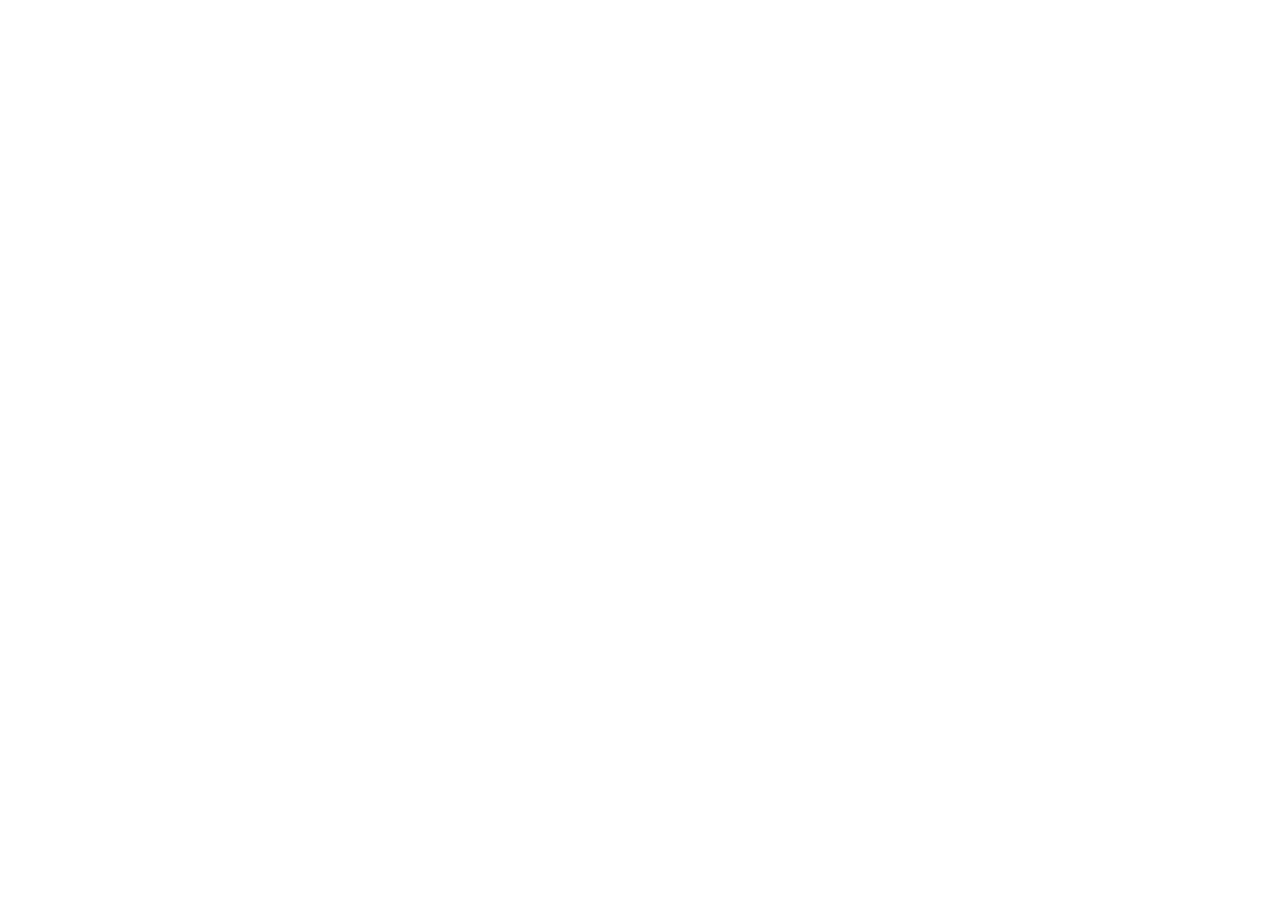
==== index.html @ fc884d70 "Create index.html Comienza el ptoyecto final" ====
<!DOCTYPE html>
<html lang="en">
<head>
    <meta charset="UTF-8">
    <meta name="viewport" content="width=device-width, initial-scale=1.0">
    <title>Wolframio Store</title>
</head>
<body>
    
</body>
</html>
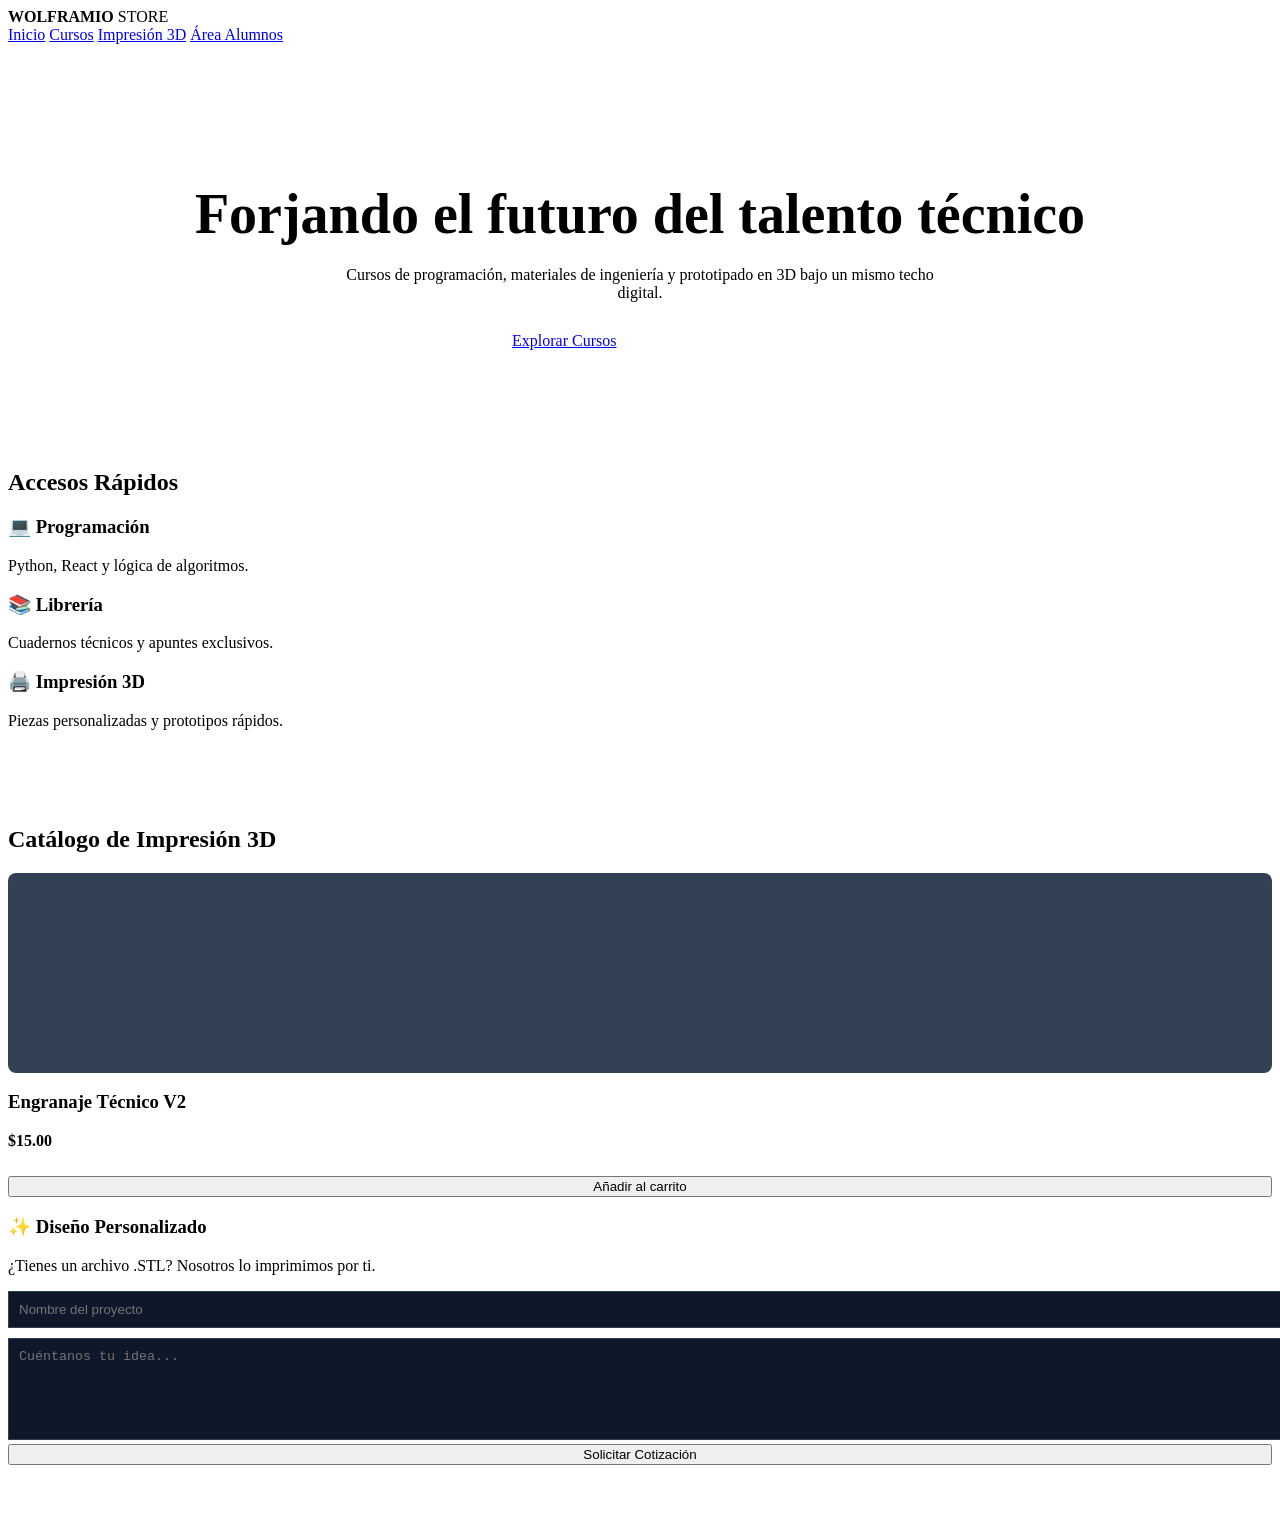
==== commit 76ca1a25: "update index && styles.css Se modifico el index y el styles.css para tener una version inicial del p" ====
--- a/index.html
+++ b/index.html
@@ -1,11 +1,75 @@
 <!DOCTYPE html>
-<html lang="en">
+<html lang="es">
 <head>
     <meta charset="UTF-8">
-    <meta name="viewport" content="width=device-width, initial-scale=1.0">
-    <title>Wolframio Store</title>
+    <title>Academia Wolframio | Laboratorio Tecnológico</title>
+    <link rel="stylesheet" href="style.css">
+    <link href="https://fonts.googleapis.com/css2?family=Plus+Jakarta+Sans:wght@400;600;800&display=swap" rel="stylesheet">
+    <!-- <link rel="stylesheet" href="styles.css"> -->
 </head>
 <body>
-    
+    <div class="container">
+        <nav>
+            <div class="logo"><strong>WOLFRAMIO</strong> STORE</div>
+            <div class="nav-links">
+                <a href="index.html">Inicio</a>
+                <a href="cursos.html">Cursos</a>
+                <a href="impresion3d.html">Impresión 3D</a>
+                <a href="#" class="btn-primary">Área Alumnos</a>
+            </div>
+        </nav>
+
+        <header class="hero" style="text-align: center; padding: 100px 0;">
+            <h1 style="font-size: 3.5rem; margin-bottom: 20px;">Forjando el futuro del <span style="color: var(--accent-primary);">talento técnico</span></h1>
+            <p style="color: var(--text-dim); max-width: 600px; margin: 0 auto 30px;">Cursos de programación, materiales de ingeniería y prototipado en 3D bajo un mismo techo digital.</p>
+            <div class="cta-group">
+                <a href="cursos.html" class="btn-primary">Explorar Cursos</a>
+                <a href="impresion3d.html" style="color: white; margin-left: 20px;">Ver Catálogo 3D →</a>
+            </div>
+        </header>
+
+        <section class="featured">
+            <h2>Accesos Rápidos</h2>
+            <div class="grid-3">
+                <div class="card">
+                    <h3>💻 Programación</h3>
+                    <p>Python, React y lógica de algoritmos.</p>
+                </div>
+                <div class="card">
+                    <h3>📚 Librería</h3>
+                    <p>Cuadernos técnicos y apuntes exclusivos.</p>
+                </div>
+                <div class="card">
+                    <h3>🖨️ Impresión 3D</h3>
+                    <p>Piezas personalizadas y prototipos rápidos.</p>
+                </div>
+            </div>
+        </section>
+
+        <div class="container">
+
+        <section style="padding: 60px 0;">
+            <h1>Catálogo de Impresión 3D</h1>
+            <div class="grid-3">
+                <div class="card">
+                    <div style="background: #334155; height: 200px; border-radius: 8px; margin-bottom: 15px;"></div>
+                    <h3>Engranaje Técnico V2</h3>
+                    <p style="color: var(--accent-secondary); font-weight: bold;">$15.00</p>
+                    <button class="btn-primary" style="width: 100%; margin-top: 10px;">Añadir al carrito</button>
+                </div>
+                
+                <div class="card" style="border: 2px dashed var(--accent-primary);">
+                    <h3>✨ Diseño Personalizado</h3>
+                    <p>¿Tienes un archivo .STL? Nosotros lo imprimimos por ti.</p>
+                    <form style="margin-top: 15px;">
+                        <input type="text" placeholder="Nombre del proyecto" style="width: 100%; padding: 10px; margin-bottom: 10px; background: #0F172A; border: 1px solid #334155; color: white;">
+                        <textarea placeholder="Cuéntanos tu idea..." style="width: 100%; padding: 10px; height: 80px; background: #0F172A; border: 1px solid #334155; color: white;"></textarea>
+                        <button type="submit" class="btn-primary" style="width: 100%;">Solicitar Cotización</button>
+                    </form>
+                </div>
+            </div>
+        </section>
+    </div>
+    </div>
 </body>
 </html>
--- a/styles.css
+++ b/styles.css
@@ -0,0 +1,87 @@
+:root {
+    --bg-dark: #0F172A;
+    --bg-card: #1E293B;
+    --accent-primary: #8B5CF6; /* Violeta Eléctrico */
+    --accent-secondary: #3B82F6; /* Azul Brillante */
+    --text-main: #F1F5F9;
+    --text-dim: #94A3B8;
+    --glow: 0 0 15px rgba(139, 92, 246, 0.3);
+}
+
+* {
+    margin: 0;
+    padding: 0;
+    box-sizing: border-box;
+    font-family: 'Plus Jakarta Sans', sans-serif;
+}
+
+body {
+    background-color: var(--bg-dark);
+    color: var(--text-main);
+    line-height: 1.6;
+    overflow-x: hidden;
+}
+
+/* --- Reutilizables --- */
+.container {
+    max-width: 1200px;
+    margin: 0 auto;
+    padding: 0 20px;
+}
+
+.btn-primary {
+    background: linear-gradient(90deg, var(--accent-primary), var(--accent-secondary));
+    color: white;
+    padding: 12px 24px;
+    border-radius: 8px;
+    text-decoration: none;
+    font-weight: 600;
+    transition: transform 0.3s, box-shadow 0.3s;
+    display: inline-block;
+    border: none;
+}
+
+.btn-primary:hover {
+    transform: translateY(-2px);
+    box-shadow: var(--glow);
+}
+
+.card {
+    background: var(--bg-card);
+    border: 1px solid rgba(255, 255, 255, 0.05);
+    border-radius: 16px;
+    padding: 20px;
+    transition: border 0.3s;
+}
+
+.card:hover {
+    border: 1px solid var(--accent-primary);
+}
+
+/* --- Navigation --- */
+nav {
+    display: flex;
+    justify-content: space-between;
+    align-items: center;
+    padding: 20px 0;
+    border-bottom: 1px solid rgba(255, 255, 255, 0.1);
+}
+
+.nav-links a {
+    color: var(--text-dim);
+    text-decoration: none;
+    margin-left: 25px;
+    font-size: 0.9rem;
+}
+
+.nav-links a:hover {
+    color: var(--accent-primary);
+}
+
+/* --- Grid System --- */
+.grid-3 {
+    display: grid;
+    grid-template-columns: repeat(auto-fit, minmax(300px, 1fr));
+    gap: 30px;
+    margin-top: 40px;
+}
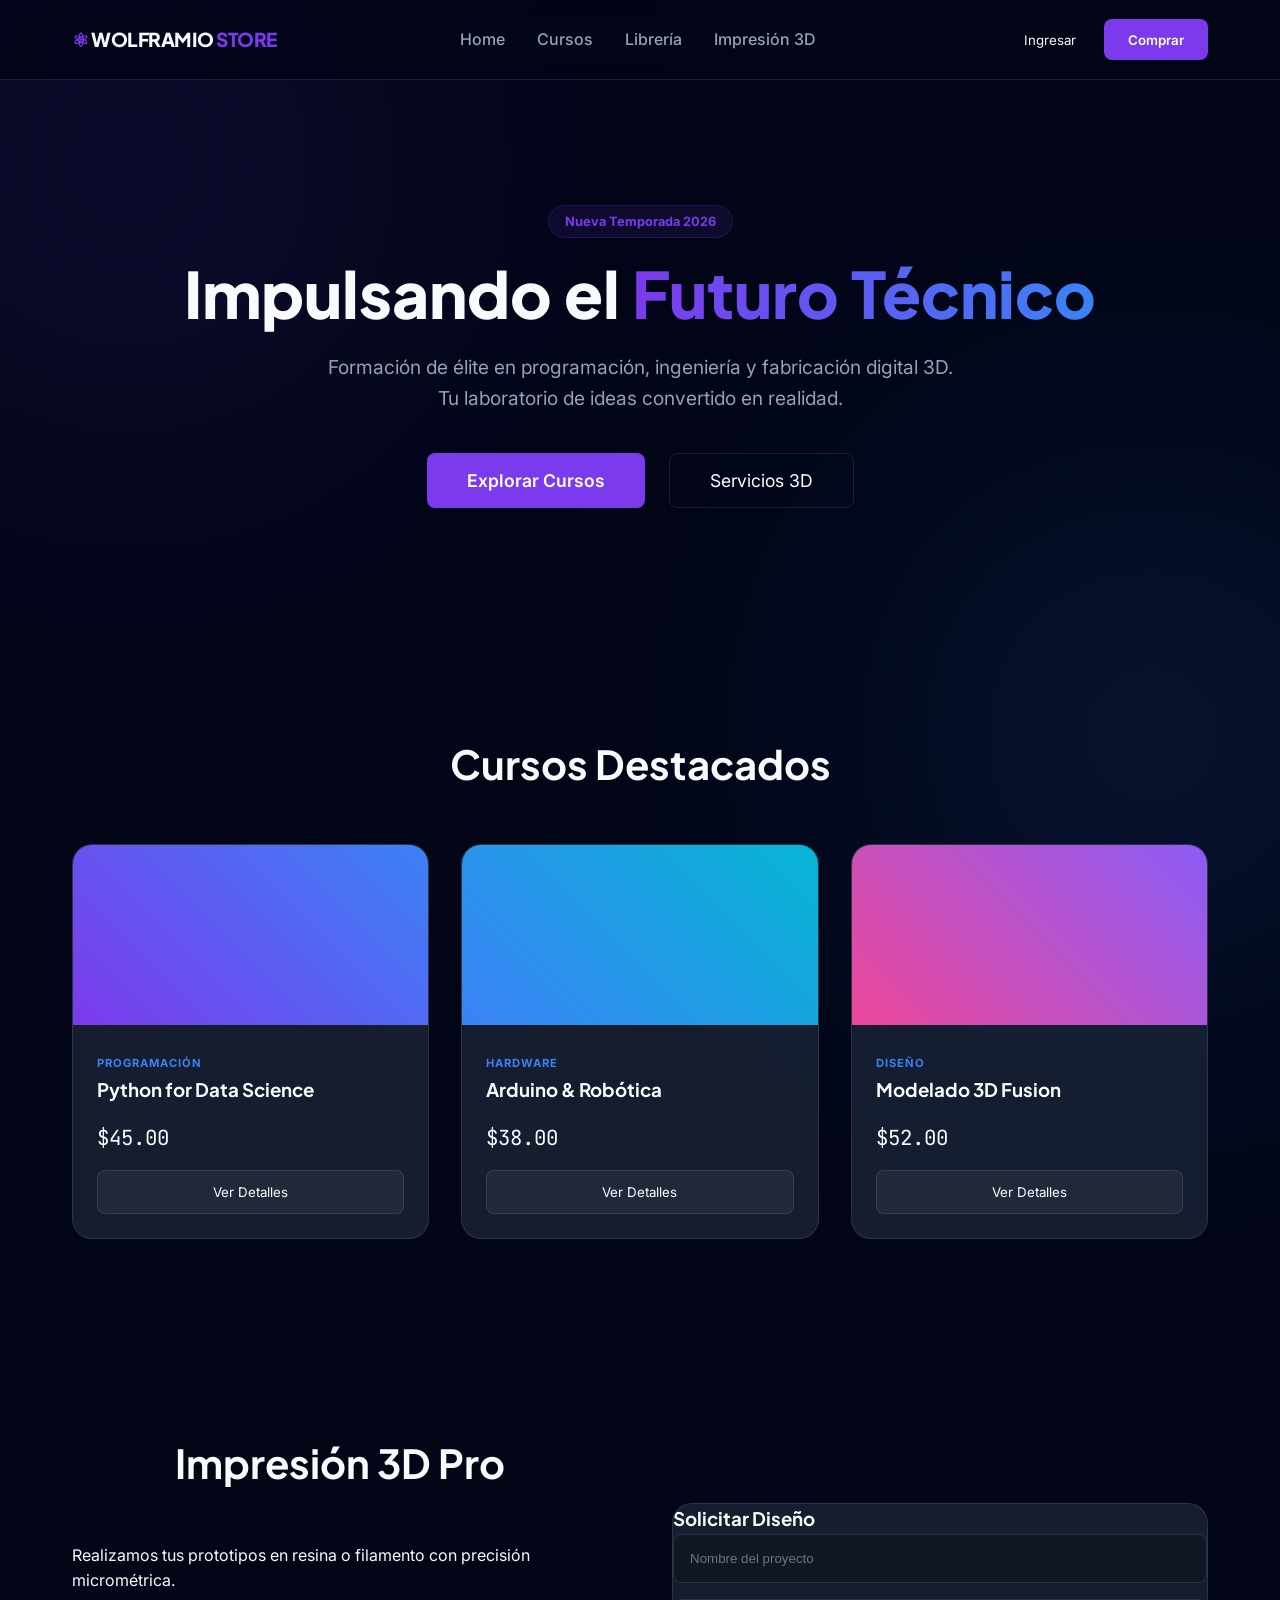
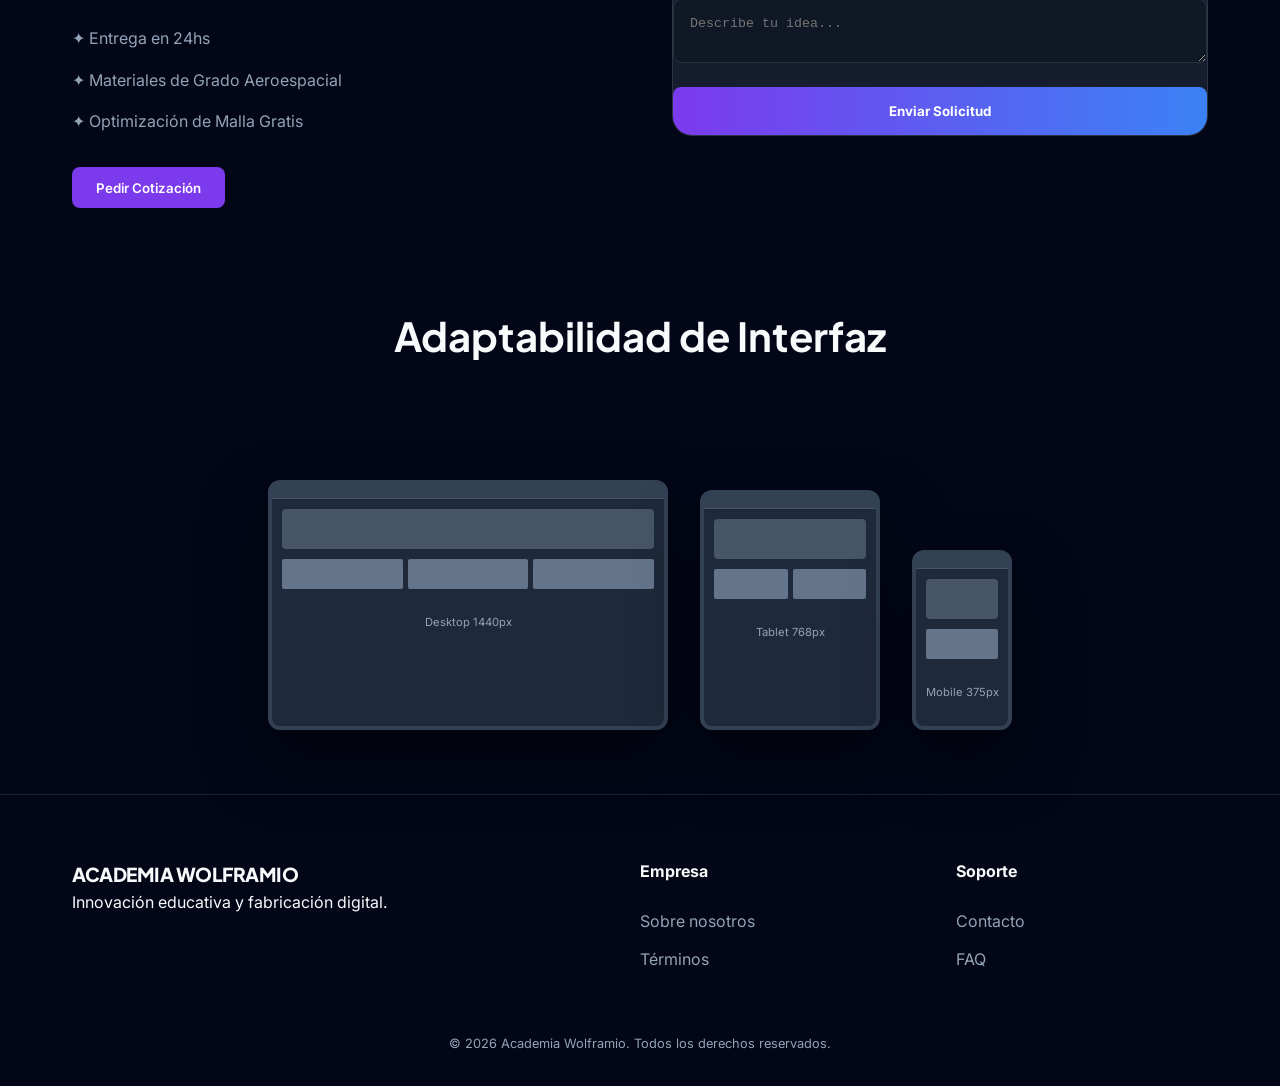
==== commit 394d81d9: "update: files up" ====
--- a/index.html
+++ b/index.html
@@ -2,74 +2,159 @@
 <html lang="es">
 <head>
     <meta charset="UTF-8">
-    <title>Academia Wolframio | Laboratorio Tecnológico</title>
-    <link rel="stylesheet" href="style.css">
-    <link href="https://fonts.googleapis.com/css2?family=Plus+Jakarta+Sans:wght@400;600;800&display=swap" rel="stylesheet">
-    <!-- <link rel="stylesheet" href="styles.css"> -->
+    <meta name="viewport" content="width=device-width, initial-scale=1.0">
+    <title>Academia Wolframio | Propuesta Tecnológica</title>
+    <link rel="stylesheet" href="styles.css">
+    <link href="https://fonts.googleapis.com/css2?family=Plus+Jakarta+Sans:wght@400;600;800&family=Inter:wght@300;400;600&family=JetBrains+Mono&display=swap" rel="stylesheet">
 </head>
 <body>
-    <div class="container">
-        <nav>
-            <div class="logo"><strong>WOLFRAMIO</strong> STORE</div>
-            <div class="nav-links">
-                <a href="index.html">Inicio</a>
-                <a href="cursos.html">Cursos</a>
-                <a href="impresion3d.html">Impresión 3D</a>
-                <a href="#" class="btn-primary">Área Alumnos</a>
+
+    <div class="glow-bg top-left"></div>
+    <div class="glow-bg bottom-right"></div>
+
+    <nav class="navbar">
+        <div class="container nav-container">
+            <div class="logo">
+                <span class="icon">⚛</span> WOLFRAMIO <span>STORE</span>
             </div>
-        </nav>
+            <ul class="nav-links">
+                <li><a href="#home">Home</a></li>
+                <li><a href="#cursos">Cursos</a></li>
+                <li><a href="#libreria">Librería</a></li>
+                <li><a href="#3d">Impresión 3D</a></li>
+            </ul>
+            <div class="nav-actions">
+                <button class="btn-secondary">Ingresar</button>
+                <button class="btn-primary">Comprar</button>
+            </div>
+        </div>
+    </nav>
 
-        <header class="hero" style="text-align: center; padding: 100px 0;">
-            <h1 style="font-size: 3.5rem; margin-bottom: 20px;">Forjando el futuro del <span style="color: var(--accent-primary);">talento técnico</span></h1>
-            <p style="color: var(--text-dim); max-width: 600px; margin: 0 auto 30px;">Cursos de programación, materiales de ingeniería y prototipado en 3D bajo un mismo techo digital.</p>
-            <div class="cta-group">
-                <a href="cursos.html" class="btn-primary">Explorar Cursos</a>
-                <a href="impresion3d.html" style="color: white; margin-left: 20px;">Ver Catálogo 3D →</a>
+    <header id="home" class="hero">
+        <div class="container">
+            <span class="badge">Nueva Temporada 2026</span>
+            <h1>Impulsando el <span class="text-gradient">Futuro Técnico</span></h1>
+            <p>Formación de élite en programación, ingeniería y fabricación digital 3D. Tu laboratorio de ideas convertido en realidad.</p>
+            <div class="hero-btns">
+                <button class="btn-primary btn-lg">Explorar Cursos</button>
+                <button class="btn-outline btn-lg">Servicios 3D</button>
             </div>
-        </header>
+        </div>
+    </header>
 
-        <section class="featured">
-            <h2>Accesos Rápidos</h2>
-            <div class="grid-3">
-                <div class="card">
-                    <h3>💻 Programación</h3>
-                    <p>Python, React y lógica de algoritmos.</p>
+    <section id="cursos" class="section">
+        <div class="container">
+            <h2 class="section-title">Cursos Destacados</h2>
+            <div class="grid">
+                <div class="card glass-card">
+                    <div class="card-img" style="background: linear-gradient(45deg, #7c3aed, #3b82f6);"></div>
+                    <div class="card-body">
+                        <span class="tag">Programación</span>
+                        <h3>Python for Data Science</h3>
+                        <p class="price">$45.00</p>
+                        <button class="btn-card">Ver Detalles</button>
+                    </div>
                 </div>
-                <div class="card">
-                    <h3>📚 Librería</h3>
-                    <p>Cuadernos técnicos y apuntes exclusivos.</p>
+                <div class="card glass-card">
+                    <div class="card-img" style="background: linear-gradient(45deg, #3b82f6, #06b6d4);"></div>
+                    <div class="card-body">
+                        <span class="tag">Hardware</span>
+                        <h3>Arduino & Robótica</h3>
+                        <p class="price">$38.00</p>
+                        <button class="btn-card">Ver Detalles</button>
+                    </div>
                 </div>
-                <div class="card">
-                    <h3>🖨️ Impresión 3D</h3>
-                    <p>Piezas personalizadas y prototipos rápidos.</p>
+                <div class="card glass-card">
+                    <div class="card-img" style="background: linear-gradient(45deg, #ec4899, #8b5cf6);"></div>
+                    <div class="card-body">
+                        <span class="tag">Diseño</span>
+                        <h3>Modelado 3D Fusion</h3>
+                        <p class="price">$52.00</p>
+                        <button class="btn-card">Ver Detalles</button>
+                    </div>
                 </div>
             </div>
-        </section>
+        </div>
+    </section>
 
+    <section id="3d" class="section section-alt">
         <div class="container">
-
-        <section style="padding: 60px 0;">
-            <h1>Catálogo de Impresión 3D</h1>
-            <div class="grid-3">
-                <div class="card">
-                    <div style="background: #334155; height: 200px; border-radius: 8px; margin-bottom: 15px;"></div>
-                    <h3>Engranaje Técnico V2</h3>
-                    <p style="color: var(--accent-secondary); font-weight: bold;">$15.00</p>
-                    <button class="btn-primary" style="width: 100%; margin-top: 10px;">Añadir al carrito</button>
+            <div class="split-layout">
+                <div class="info-3d">
+                    <h2 class="section-title left">Impresión 3D Pro</h2>
+                    <p>Realizamos tus prototipos en resina o filamento con precisión micrométrica.</p>
+                    <div class="feature-list">
+                        <div class="feat">✦ Entrega en 24hs</div>
+                        <div class="feat">✦ Materiales de Grado Aeroespacial</div>
+                        <div class="feat">✦ Optimización de Malla Gratis</div>
+                    </div>
+                    <button class="btn-primary">Pedir Cotización</button>
                 </div>
-                
-                <div class="card" style="border: 2px dashed var(--accent-primary);">
-                    <h3>✨ Diseño Personalizado</h3>
-                    <p>¿Tienes un archivo .STL? Nosotros lo imprimimos por ti.</p>
-                    <form style="margin-top: 15px;">
-                        <input type="text" placeholder="Nombre del proyecto" style="width: 100%; padding: 10px; margin-bottom: 10px; background: #0F172A; border: 1px solid #334155; color: white;">
-                        <textarea placeholder="Cuéntanos tu idea..." style="width: 100%; padding: 10px; height: 80px; background: #0F172A; border: 1px solid #334155; color: white;"></textarea>
-                        <button type="submit" class="btn-primary" style="width: 100%;">Solicitar Cotización</button>
-                    </form>
+                <div class="form-card glass-card">
+                    <h3>Solicitar Diseño</h3>
+                    <div class="input-group">
+                        <input type="text" placeholder="Nombre del proyecto">
+                        <textarea placeholder="Describe tu idea..."></textarea>
+                        <button class="btn-glow-full">Enviar Solicitud</button>
+                    </div>
                 </div>
             </div>
-        </section>
-    </div>
-    </div>
+        </div>
+    </section>
+
+    <section class="showcase">
+        <div class="container">
+            <h2 class="section-title">Adaptabilidad de Interfaz</h2>
+            <div class="mockup-container">
+                <div class="mockup desktop">
+                    <div class="mockup-header"></div>
+                    <div class="mockup-content">
+                        <div class="m-hero"></div>
+                        <div class="m-grid"><span></span><span></span><span></span></div>
+                    </div>
+                    <p class="label">Desktop 1440px</p>
+                </div>
+                <div class="mockup tablet">
+                    <div class="mockup-header"></div>
+                    <div class="mockup-content">
+                        <div class="m-hero"></div>
+                        <div class="m-grid"><span></span><span></span></div>
+                    </div>
+                    <p class="label">Tablet 768px</p>
+                </div>
+                <div class="mockup mobile">
+                    <div class="mockup-header"></div>
+                    <div class="mockup-content">
+                        <div class="m-hero"></div>
+                        <div class="m-grid"><span></span></div>
+                    </div>
+                    <p class="label">Mobile 375px</p>
+                </div>
+            </div>
+        </div>
+    </section>
+
+    <footer class="footer">
+        <div class="container footer-grid">
+            <div class="footer-info">
+                <div class="logo">ACADEMIA WOLFRAMIO</div>
+                <p>Innovación educativa y fabricación digital.</p>
+            </div>
+            <div class="footer-links">
+                <h4>Empresa</h4>
+                <a href="#">Sobre nosotros</a>
+                <a href="#">Términos</a>
+            </div>
+            <div class="footer-links">
+                <h4>Soporte</h4>
+                <a href="#">Contacto</a>
+                <a href="#">FAQ</a>
+            </div>
+        </div>
+        <div class="copyright">
+            © 2026 Academia Wolframio. Todos los derechos reservados.
+        </div>
+    </footer>
+
 </body>
 </html>
--- a/styles.css
+++ b/styles.css
@@ -1,87 +1,348 @@
 :root {
-    --bg-dark: #0F172A;
-    --bg-card: #1E293B;
-    --accent-primary: #8B5CF6; /* Violeta Eléctrico */
-    --accent-secondary: #3B82F6; /* Azul Brillante */
-    --text-main: #F1F5F9;
-    --text-dim: #94A3B8;
-    --glow: 0 0 15px rgba(139, 92, 246, 0.3);
-}
-
+    --bg-deep: #020617;
+    --bg-dark: #0f172a;
+    --glass: rgba(30, 41, 59, 0.7);
+    --glass-border: rgba(255, 255, 255, 0.1);
+    --primary: #7c3aed; /* Violeta */
+    --secondary: #3b82f6; /* Azul Eléctrico */
+    --text-white: #f8fafc;
+    --text-gray: #94a3b8;
+    --accent-glow: rgba(124, 58, 237, 0.4);
+    --transition: all 0.3s cubic-bezier(0.4, 0, 0.2, 1);
+}
+
+/* Base Styles */
 * {
     margin: 0;
     padding: 0;
     box-sizing: border-box;
+}
+
+html {
+    scroll-behavior: smooth;
+}
+
+body {
+    background-color: var(--bg-deep);
+    color: var(--text-white);
+    font-family: 'Inter', sans-serif;
+    overflow-x: hidden;
+    line-height: 1.6;
+}
+
+h1, h2, h3, .logo {
     font-family: 'Plus Jakarta Sans', sans-serif;
 }
 
-body {
-    background-color: var(--bg-dark);
-    color: var(--text-main);
-    line-height: 1.6;
-    overflow-x: hidden;
-}
-
-/* --- Reutilizables --- */
 .container {
     max-width: 1200px;
     margin: 0 auto;
-    padding: 0 20px;
-}
-
-.btn-primary {
-    background: linear-gradient(90deg, var(--accent-primary), var(--accent-secondary));
-    color: white;
-    padding: 12px 24px;
-    border-radius: 8px;
-    text-decoration: none;
-    font-weight: 600;
-    transition: transform 0.3s, box-shadow 0.3s;
-    display: inline-block;
-    border: none;
-}
-
-.btn-primary:hover {
-    transform: translateY(-2px);
-    box-shadow: var(--glow);
-}
-
-.card {
-    background: var(--bg-card);
-    border: 1px solid rgba(255, 255, 255, 0.05);
-    border-radius: 16px;
-    padding: 20px;
-    transition: border 0.3s;
-}
-
-.card:hover {
-    border: 1px solid var(--accent-primary);
-}
-
-/* --- Navigation --- */
-nav {
+    padding: 0 2rem;
+}
+
+.text-gradient {
+    background: linear-gradient(90deg, var(--primary), var(--secondary));
+    -webkit-background-clip: text;
+    -webkit-text-fill-color: transparent;
+}
+
+/* Background Glows */
+.glow-bg {
+    position: fixed;
+    width: 40vw;
+    height: 40vw;
+    border-radius: 50%;
+    background: var(--primary);
+    filter: blur(150px);
+    opacity: 0.15;
+    z-index: -1;
+    pointer-events: none;
+}
+.top-left { top: -10%; left: -10%; }
+.bottom-right { bottom: -10%; right: -10%; background: var(--secondary); }
+
+/* Navbar */
+.navbar {
+    height: 80px;
+    display: flex;
+    align-items: center;
+    background: rgba(2, 6, 23, 0.8);
+    backdrop-filter: blur(12px);
+    border-bottom: 1px solid var(--glass-border);
+    position: sticky;
+    top: 0;
+    z-index: 100;
+}
+
+.nav-container {
     display: flex;
     justify-content: space-between;
     align-items: center;
-    padding: 20px 0;
-    border-bottom: 1px solid rgba(255, 255, 255, 0.1);
+    width: 100%;
+}
+
+.logo {
+    font-weight: 800;
+    font-size: 1.2rem;
+    letter-spacing: -0.5px;
+}
+
+.logo span { color: var(--primary); }
+
+.nav-links {
+    display: flex;
+    list-style: none;
+    gap: 2rem;
 }
 
 .nav-links a {
-    color: var(--text-dim);
+    color: var(--text-gray);
     text-decoration: none;
-    margin-left: 25px;
-    font-size: 0.9rem;
+    font-weight: 500;
+    transition: var(--transition);
 }
 
 .nav-links a:hover {
-    color: var(--accent-primary);
-}
-
-/* --- Grid System --- */
-.grid-3 {
+    color: var(--primary);
+}
+
+/* Buttons */
+button {
+    cursor: pointer;
+    font-family: 'Inter', sans-serif;
+    border: none;
+    border-radius: 8px;
+    transition: var(--transition);
+}
+
+.btn-primary {
+    background: var(--primary);
+    color: white;
+    padding: 0.8rem 1.5rem;
+    font-weight: 600;
+}
+
+.btn-primary:hover {
+    background: #6d28d9;
+    box-shadow: 0 0 20px var(--accent-glow);
+    transform: translateY(-2px);
+}
+
+.btn-secondary {
+    background: transparent;
+    color: var(--text-white);
+    padding: 0.8rem 1.5rem;
+}
+
+.btn-outline {
+    background: transparent;
+    border: 1px solid var(--glass-border);
+    color: white;
+    padding: 1rem 2rem;
+}
+
+.btn-lg {
+    font-size: 1.1rem;
+    padding: 1rem 2.5rem;
+}
+
+/* Hero Section */
+.hero {
+    padding: 8rem 0;
+    text-align: center;
+}
+
+.badge {
+    background: rgba(124, 58, 237, 0.1);
+    color: var(--primary);
+    padding: 0.5rem 1rem;
+    border-radius: 20px;
+    font-size: 0.8rem;
+    font-weight: 700;
+    border: 1px solid rgba(124, 58, 237, 0.2);
+}
+
+.hero h1 {
+    font-size: 4rem;
+    margin: 1.5rem 0;
+    line-height: 1.1;
+    font-weight: 800;
+}
+
+.hero p {
+    color: var(--text-gray);
+    font-size: 1.2rem;
+    max-width: 650px;
+    margin: 0 auto 2.5rem;
+}
+
+.hero-btns {
+    display: flex;
+    gap: 1.5rem;
+    justify-content: center;
+}
+
+/* Cards Section */
+.section { padding: 6rem 0; }
+.section-title {
+    font-size: 2.5rem;
+    text-align: center;
+    margin-bottom: 3rem;
+}
+
+.grid {
     display: grid;
     grid-template-columns: repeat(auto-fit, minmax(300px, 1fr));
-    gap: 30px;
-    margin-top: 40px;
+    gap: 2rem;
+}
+
+.glass-card {
+    background: var(--glass);
+    backdrop-filter: blur(10px);
+    border: 1px solid var(--glass-border);
+    border-radius: 20px;
+    overflow: hidden;
+    transition: var(--transition);
+}
+
+.glass-card:hover {
+    border-color: var(--primary);
+    transform: translateY(-10px);
+    box-shadow: 0 20px 40px rgba(0,0,0,0.4);
+}
+
+.card-img { height: 180px; width: 100%; }
+.card-body { padding: 1.5rem; }
+
+.tag {
+    font-size: 0.7rem;
+    text-transform: uppercase;
+    color: var(--secondary);
+    font-weight: 700;
+    letter-spacing: 1px;
+}
+
+.price {
+    font-family: 'JetBrains Mono', monospace;
+    font-size: 1.3rem;
+    color: var(--text-white);
+    margin: 1rem 0;
+}
+
+.btn-card {
+    width: 100%;
+    padding: 0.8rem;
+    background: rgba(255,255,255,0.05);
+    color: white;
+    border: 1px solid var(--glass-border);
+}
+
+/* 3D Section */
+.split-layout {
+    display: grid;
+    grid-template-columns: 1fr 1fr;
+    gap: 4rem;
+    align-items: center;
+}
+
+.feature-list { margin: 2rem 0; }
+.feat { margin-bottom: 1rem; color: var(--text-gray); }
+
+.input-group input, .input-group textarea {
+    width: 100%;
+    background: rgba(0,0,0,0.2);
+    border: 1px solid var(--glass-border);
+    padding: 1rem;
+    border-radius: 8px;
+    color: white;
+    margin-bottom: 1rem;
+}
+
+.btn-glow-full {
+    width: 100%;
+    background: linear-gradient(90deg, var(--primary), var(--secondary));
+    color: white;
+    padding: 1rem;
+    font-weight: 700;
+}
+
+/* Showcase / Mockups */
+.mockup-container {
+    display: flex;
+    justify-content: center;
+    align-items: flex-end;
+    gap: 2rem;
+    padding: 4rem 0;
+}
+
+.mockup {
+    background: #1e293b;
+    border-radius: 12px;
+    border: 4px solid #334155;
+    position: relative;
+    box-shadow: 0 30px 60px rgba(0,0,0,0.5);
+}
+
+.mockup-header {
+    height: 15px;
+    background: #334155;
+    border-bottom: 1px solid #475569;
+}
+
+.mockup-content { padding: 10px; }
+.m-hero { height: 40px; background: #475569; border-radius: 4px; margin-bottom: 10px; }
+.m-grid { display: flex; gap: 5px; }
+.m-grid span { flex: 1; height: 30px; background: #64748b; border-radius: 2px; }
+
+.desktop { width: 400px; height: 250px; }
+.tablet { width: 180px; height: 240px; }
+.mobile { width: 100px; height: 180px; }
+
+.label {
+    text-align: center;
+    font-size: 0.7rem;
+    margin-top: 15px;
+    color: var(--text-gray);
+}
+
+/* Footer */
+.footer {
+    background: #020617;
+    padding: 4rem 0 2rem;
+    border-top: 1px solid var(--glass-border);
+}
+
+.footer-grid {
+    display: grid;
+    grid-template-columns: 2fr 1fr 1fr;
+    gap: 4rem;
+}
+
+.footer-links h4 { margin-bottom: 1.5rem; }
+.footer-links a {
+    display: block;
+    color: var(--text-gray);
+    text-decoration: none;
+    margin-bottom: 0.8rem;
+}
+
+.copyright {
+    text-align: center;
+    padding-top: 3rem;
+    font-size: 0.8rem;
+    color: var(--text-gray);
+}
+
+/* RESPONSIVE */
+@media (max-width: 1024px) {
+    .hero h1 { font-size: 3rem; }
+    .split-layout { grid-template-columns: 1fr; }
+    .mockup-container { transform: scale(0.8); }
+}
+
+@media (max-width: 768px) {
+    .nav-links { display: none; }
+    .hero h1 { font-size: 2.5rem; }
+    .footer-grid { grid-template-columns: 1fr; text-align: center; }
+    .mockup-container { flex-direction: column; align-items: center; }
 }
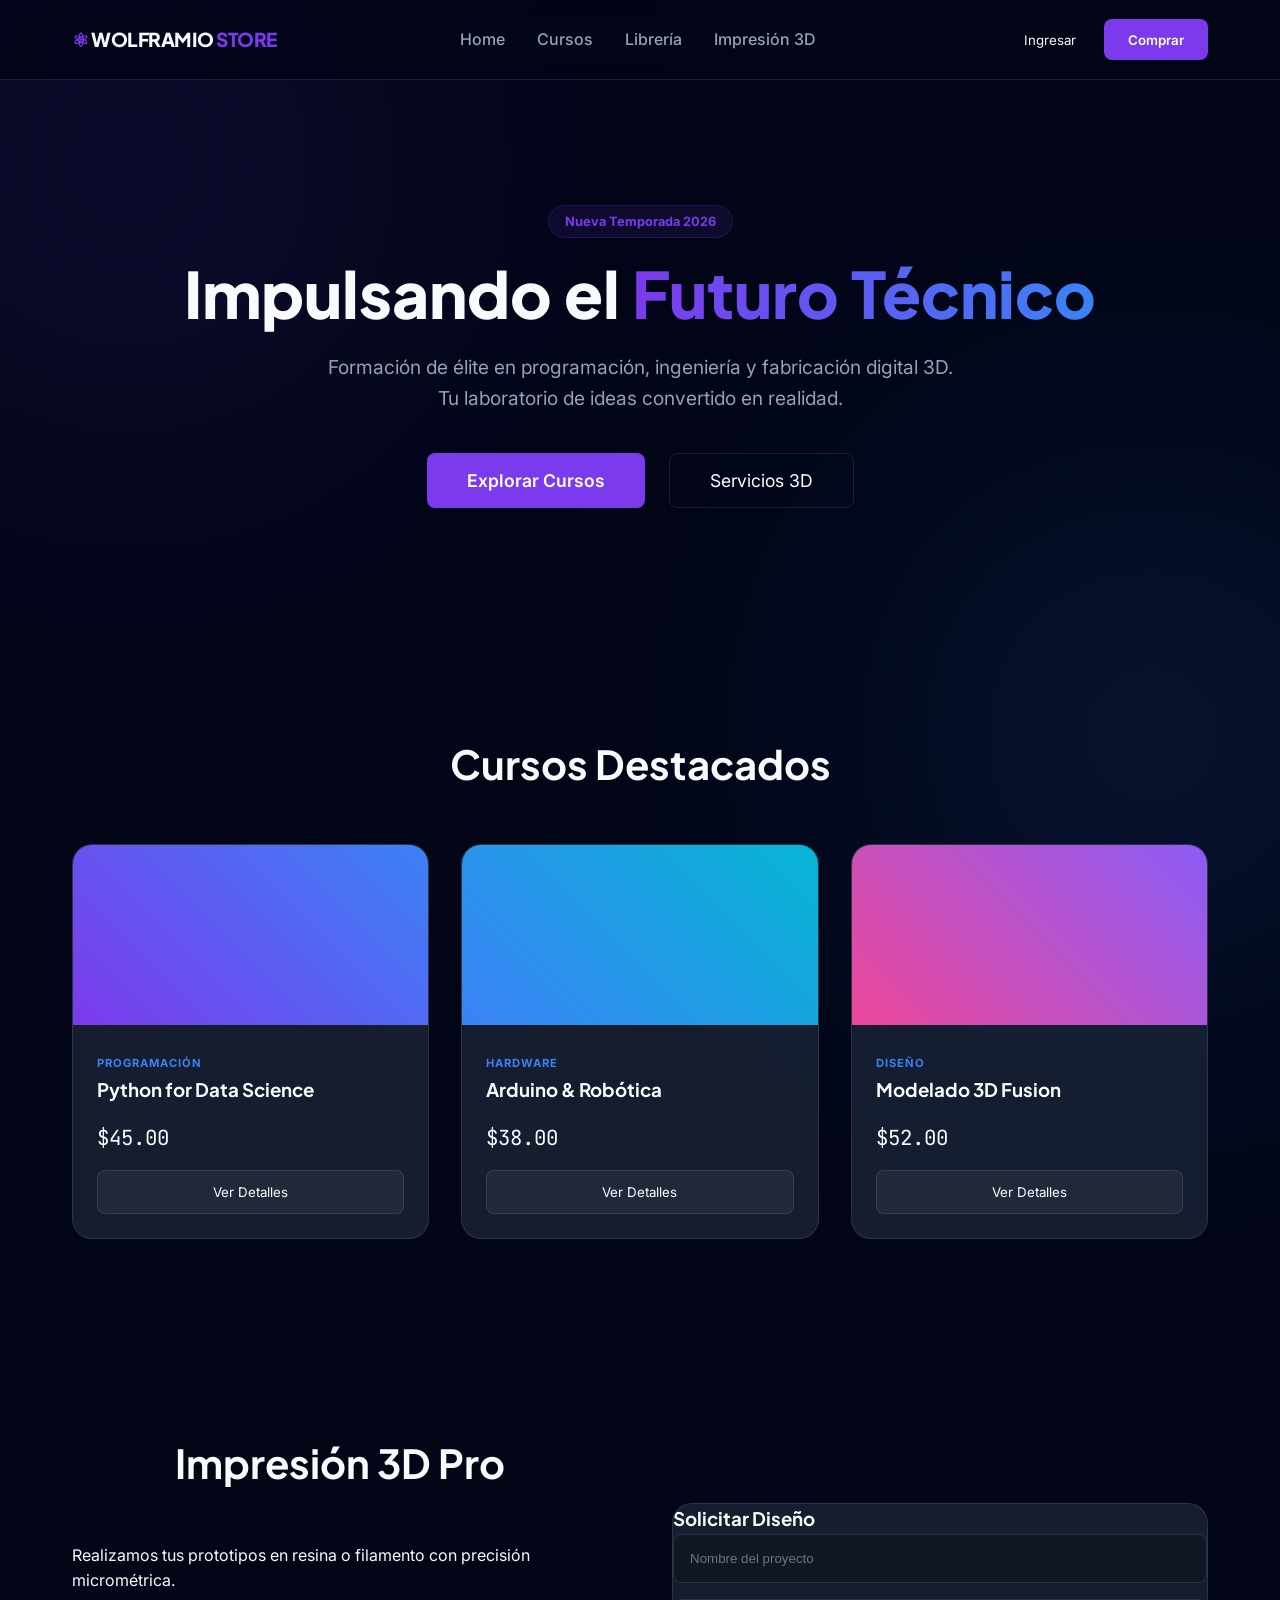
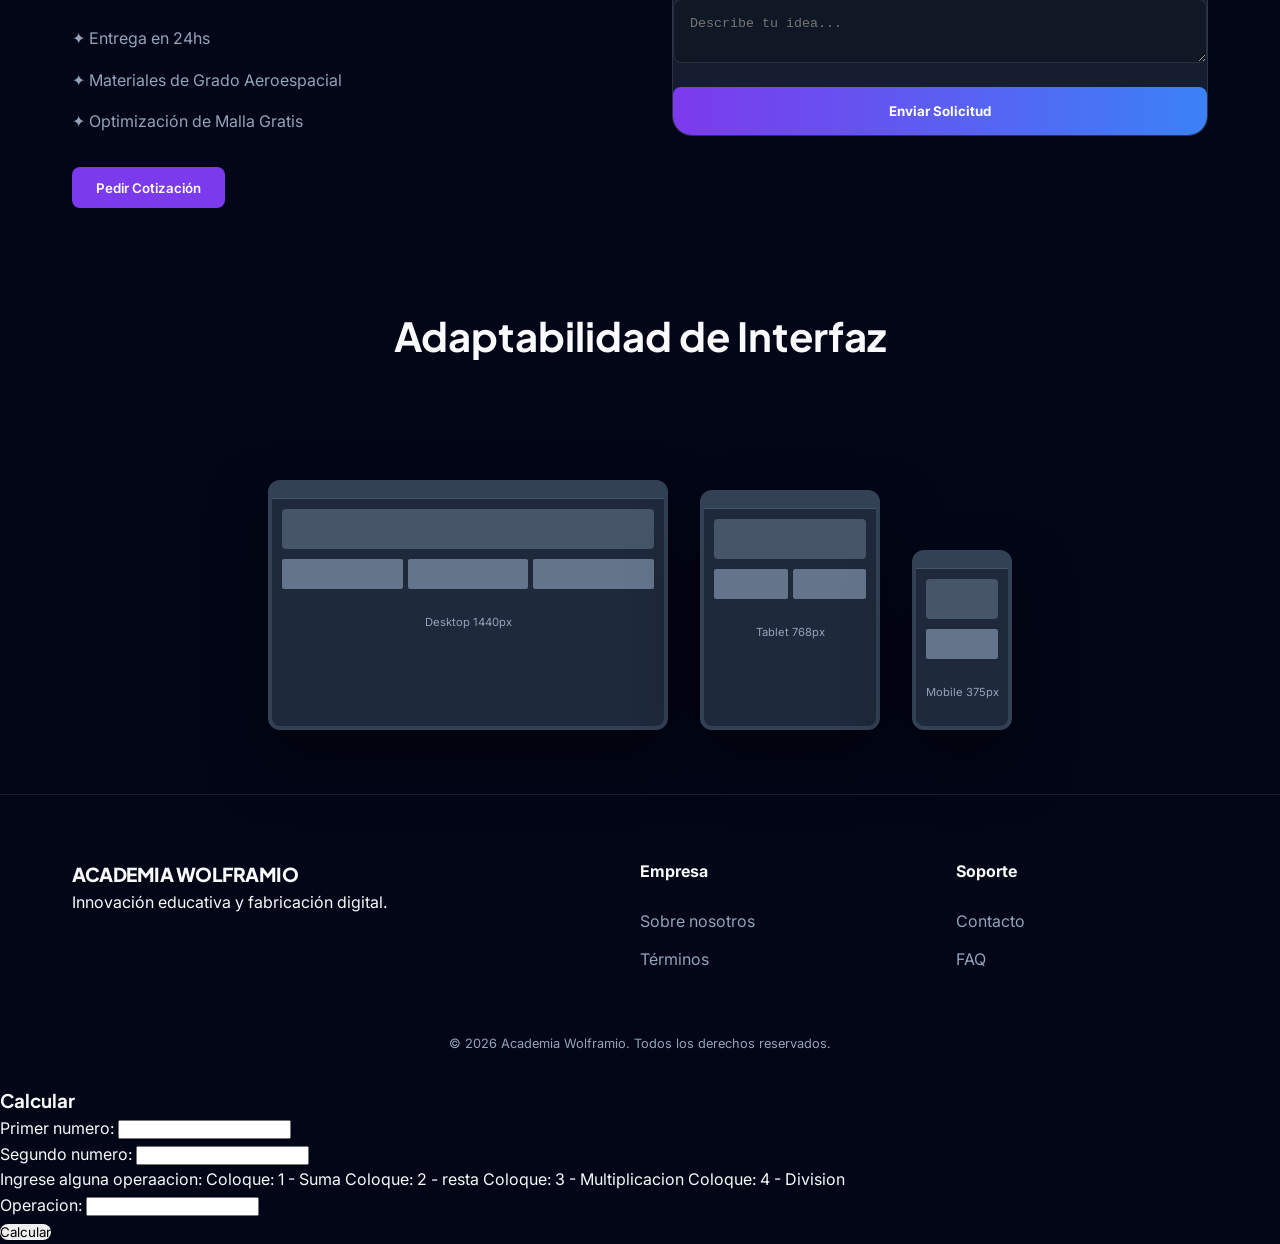
==== commit 63c91250: "ClaseJS Se agrego script.js" ====
--- a/index.html
+++ b/index.html
@@ -8,7 +8,6 @@
     <link href="https://fonts.googleapis.com/css2?family=Plus+Jakarta+Sans:wght@400;600;800&family=Inter:wght@300;400;600&family=JetBrains+Mono&display=swap" rel="stylesheet">
 </head>
 <body>
-
     <div class="glow-bg top-left"></div>
     <div class="glow-bg bottom-right"></div>
 
@@ -156,5 +155,34 @@
         </div>
     </footer>
 
+    <div class="operaciones">
+        <h3>Calcular</h3>
+        
+        <div>
+            <label for="">Primer numero:</label>
+            <input type="text" id="num1">
+        </div>
+
+        <div>
+            <label for="num2">Segundo numero:</label>
+            <input type="text" id="num2">
+        </div>
+
+        <p class="parrafo-calculadora">
+            Ingrese alguna operaacion:
+            Coloque:  1 - Suma
+            Coloque: 2 - resta
+            Coloque: 3 - Multiplicacion
+            Coloque: 4 - Division
+        </p>
+        <div class="operaciones">
+            <label for="">Operacion:</label>
+            <input type="text" id="operacion">
+        </div>
+        <button id="btnCalcular">Calcular</button>
+        <span id="resultado"></span>
+    </div>
+
+    <script src="script.js"></script>
 </body>
 </html>
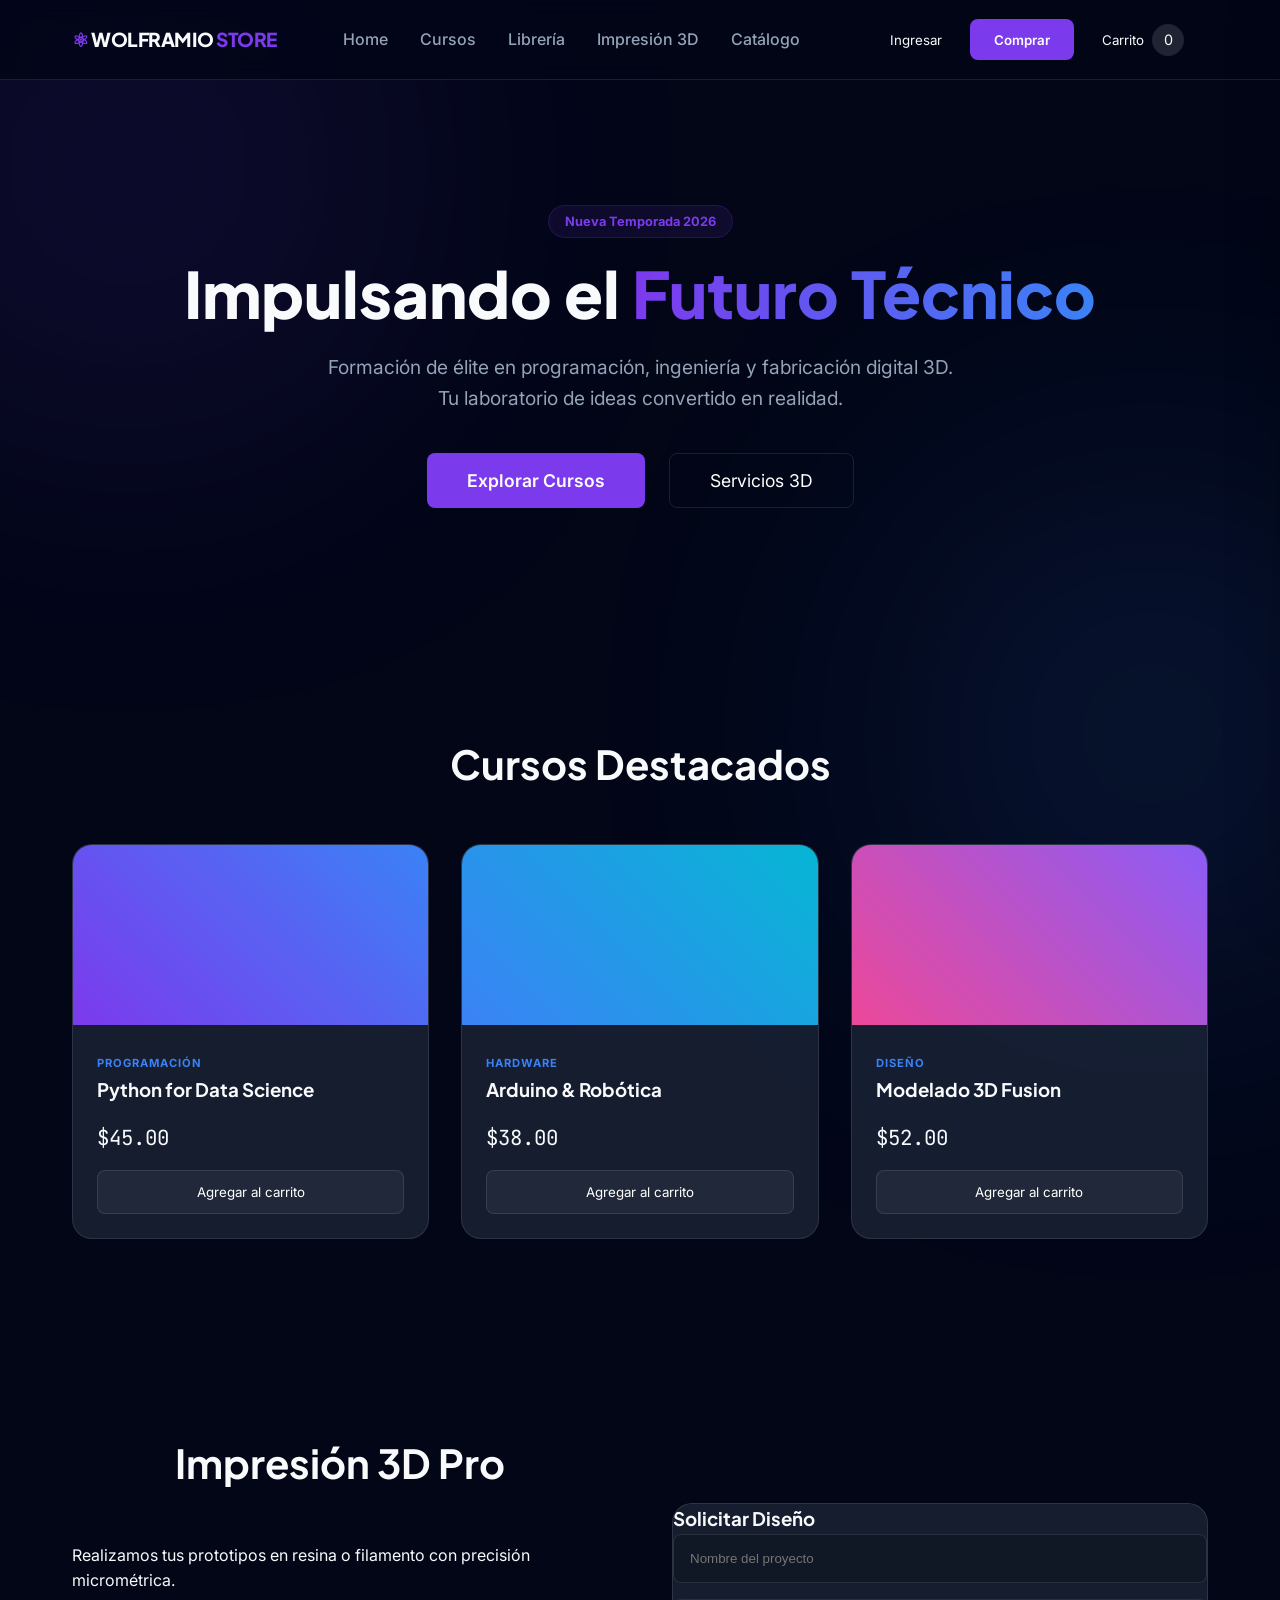
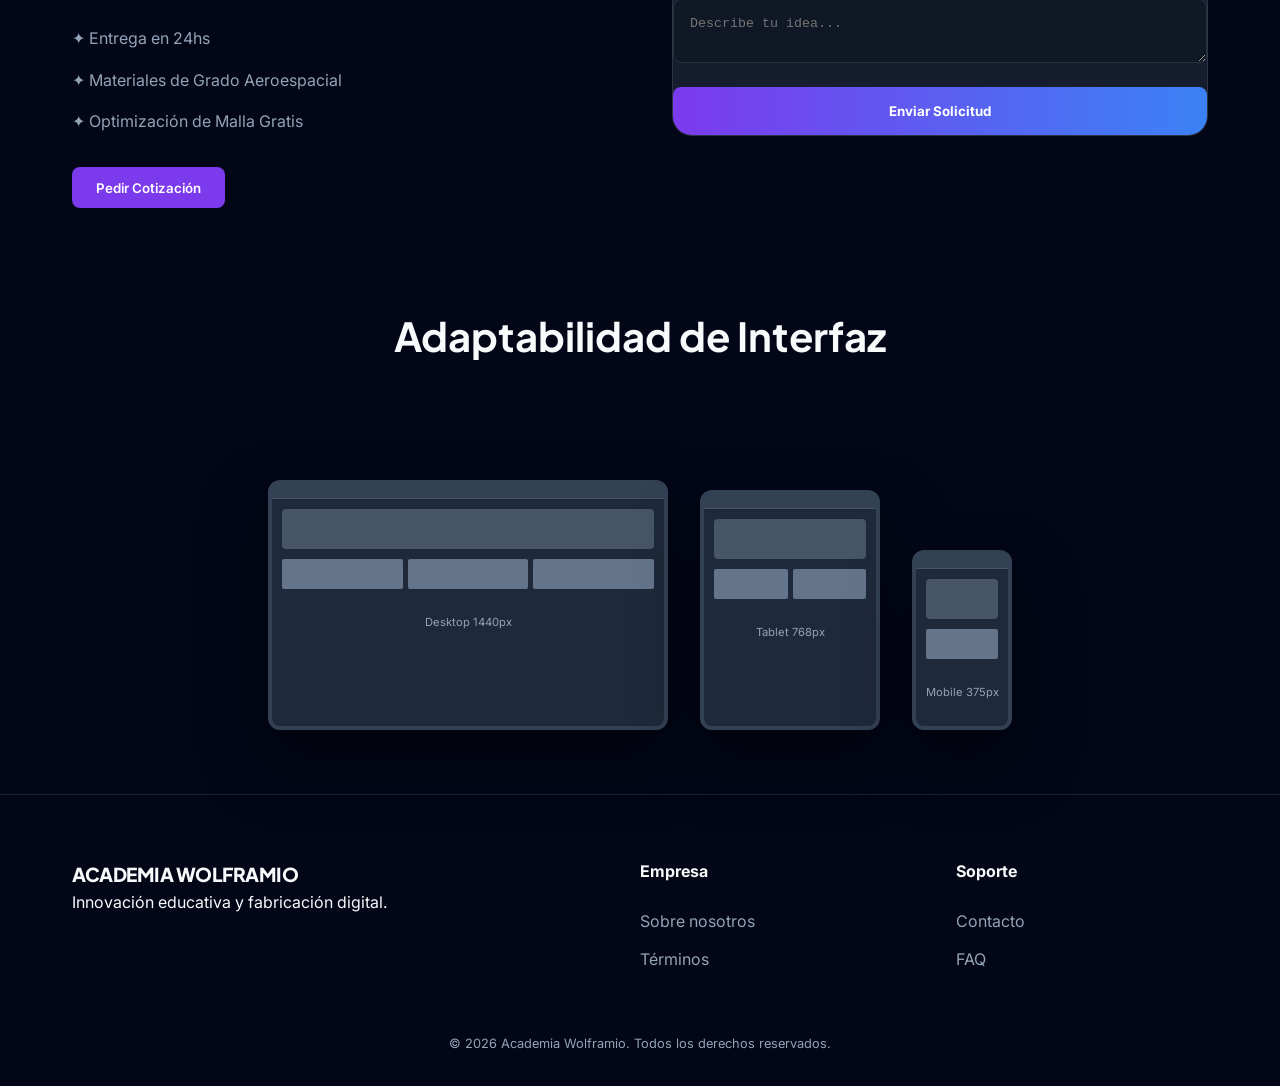
==== commit 06f5beea: "se agregaron  archivos Hay que agregar un la solucion a un error visual de las tarjetas" ====
--- a/index.html
+++ b/index.html
@@ -21,13 +21,30 @@
                 <li><a href="#cursos">Cursos</a></li>
                 <li><a href="#libreria">Librería</a></li>
                 <li><a href="#3d">Impresión 3D</a></li>
+                <li><a href="catalogo.html">Catálogo</a></li>
             </ul>
             <div class="nav-actions">
                 <button class="btn-secondary">Ingresar</button>
                 <button class="btn-primary">Comprar</button>
+                <button id="abrirCarrito" class="btn-secondary btn-cart">Carrito <span id="contador">0</span></button>
             </div>
         </div>
     </nav>
+
+    <aside id="carritoPanel" class="carrito-panel">
+        <div class="cart-header">
+            <div>
+                <h2>Tu carrito</h2>
+                <p class="cart-count">Agrega productos para ver el total</p>
+            </div>
+        </div>
+        <div id="carrito" class="cart-items">
+            <p class="empty-cart">Tu carrito está vacío.</p>
+        </div>
+        <div class="cart-footer">
+            <button id="comprar" class="btn-primary btn-full">Finalizar compra</button>
+        </div>
+    </aside>
 
     <header id="home" class="hero">
         <div class="container">
@@ -50,8 +67,8 @@
                     <div class="card-body">
                         <span class="tag">Programación</span>
                         <h3>Python for Data Science</h3>
-                        <p class="price">$45.00</p>
-                        <button class="btn-card">Ver Detalles</button>
+                        <p class="price card-description">$45.00</p>
+                        <button class="btn-card botonesproductos">Agregar al carrito</button>
                     </div>
                 </div>
                 <div class="card glass-card">
@@ -59,8 +76,8 @@
                     <div class="card-body">
                         <span class="tag">Hardware</span>
                         <h3>Arduino & Robótica</h3>
-                        <p class="price">$38.00</p>
-                        <button class="btn-card">Ver Detalles</button>
+                        <p class="price card-description">$38.00</p>
+                        <button class="btn-card botonesproductos">Agregar al carrito</button>
                     </div>
                 </div>
                 <div class="card glass-card">
@@ -68,8 +85,8 @@
                     <div class="card-body">
                         <span class="tag">Diseño</span>
                         <h3>Modelado 3D Fusion</h3>
-                        <p class="price">$52.00</p>
-                        <button class="btn-card">Ver Detalles</button>
+                        <p class="price card-description">$52.00</p>
+                        <button class="btn-card botonesproductos">Agregar al carrito</button>
                     </div>
                 </div>
             </div>
@@ -155,34 +172,7 @@
         </div>
     </footer>
 
-    <div class="operaciones">
-        <h3>Calcular</h3>
-        
-        <div>
-            <label for="">Primer numero:</label>
-            <input type="text" id="num1">
-        </div>
-
-        <div>
-            <label for="num2">Segundo numero:</label>
-            <input type="text" id="num2">
-        </div>
-
-        <p class="parrafo-calculadora">
-            Ingrese alguna operaacion:
-            Coloque:  1 - Suma
-            Coloque: 2 - resta
-            Coloque: 3 - Multiplicacion
-            Coloque: 4 - Division
-        </p>
-        <div class="operaciones">
-            <label for="">Operacion:</label>
-            <input type="text" id="operacion">
-        </div>
-        <button id="btnCalcular">Calcular</button>
-        <span id="resultado"></span>
-    </div>
-
+    <script src="carrito.js"></script>
     <script src="script.js"></script>
 </body>
 </html>
--- a/styles.css
+++ b/styles.css
@@ -115,6 +115,128 @@
     transition: var(--transition);
 }
 
+.btn-cart {
+    display: inline-flex;
+    align-items: center;
+    gap: 0.5rem;
+}
+
+.btn-cart span {
+    display: inline-flex;
+    align-items: center;
+    justify-content: center;
+    min-width: 2rem;
+    min-height: 2rem;
+    border-radius: 999px;
+    background: rgba(255,255,255,0.12);
+    color: var(--text-white);
+    font-size: 0.9rem;
+}
+
+.cross-panel {
+    position: absolute;
+    width: 40px;
+    padding: 10px;
+    top: 1rem;
+    right: 1rem;
+    color: var(--text-gray);
+    font-size: 1.2rem;
+    cursor: pointer;
+    transition: .3s ease;
+}
+
+.cross-panel:hover {
+    color: var(--primary);
+    transform: rotate(30deg);
+}
+
+.carrito-panel {
+    position: fixed;
+    top: 0;
+    right: -420px;
+    width: 380px;
+    max-width: 95vw;
+    height: 100vh;
+    background: rgba(5, 12, 34, 0.96);
+    backdrop-filter: blur(24px);
+    border-left: 1px solid rgba(255, 255, 255, 0.08);
+    box-shadow: -24px 0 60px rgba(0, 0, 0, 0.35);
+    padding: 1.5rem;
+    display: flex;
+    flex-direction: column;
+    gap: 1rem;
+    transition: right 0.35s ease;
+    z-index: 120;
+}
+
+.carrito-panel.abierto {
+    right: 0;
+}
+
+.cart-header {
+    display: flex;
+    flex-direction: column;
+    gap: 0.35rem;
+}
+
+.cart-header h2 {
+    font-size: 1.8rem;
+}
+
+.cart-count {
+    color: var(--text-gray);
+    font-size: 0.95rem;
+}
+
+.cart-items {
+    flex: 1;
+    overflow-y: auto;
+    display: flex;
+    flex-direction: column;
+    gap: 1rem;
+    padding-right: 0.5rem;
+}
+
+.itemCarrito {
+    display: grid;
+    grid-template-columns: 1fr auto auto;
+    gap: 0.75rem;
+    align-items: center;
+    background: rgba(255, 255, 255, 0.05);
+    border: 1px solid rgba(255, 255, 255, 0.08);
+    padding: 1rem;
+    border-radius: 16px;
+}
+
+.itemCarrito p {
+    margin: 0;
+    font-size: 0.95rem;
+}
+
+.itemCarrito button {
+    width: 2.4rem;
+    height: 2.4rem;
+    border-radius: 999px;
+    background: rgba(248, 250, 252, 0.08);
+    color: var(--text-white);
+    font-size: 1rem;
+}
+
+.cart-footer {
+    margin-top: auto;
+}
+
+.btn-full {
+    width: 100%;
+    padding: 1rem;
+}
+
+.empty-cart {
+    color: var(--text-gray);
+    text-align: center;
+    padding: 2rem 0;
+}
+
 .btn-primary {
     background: var(--primary);
     color: white;
@@ -190,6 +312,63 @@
     margin-bottom: 3rem;
 }
 
+.catalog-header {
+    display: flex;
+    flex-wrap: wrap;
+    justify-content: space-between;
+    gap: 1.5rem;
+    margin-bottom: 2rem;
+}
+
+.catalog-header .subtitle {
+    color: var(--text-gray);
+    max-width: 500px;
+    margin-top: 0.75rem;
+    line-height: 1.6;
+}
+
+.search-bar {
+    width: 100%;
+    max-width: 420px;
+}
+
+.search-bar input {
+    width: 100%;
+    padding: 1rem 1.25rem;
+    border-radius: 16px;
+    border: 1px solid rgba(255,255,255,0.12);
+    background: rgba(255,255,255,0.05);
+    color: var(--text-white);
+    font-size: 0.95rem;
+}
+
+.search-bar input::placeholder {
+    color: rgba(255,255,255,0.55);
+}
+
+.category-filters {
+    display: flex;
+    flex-wrap: wrap;
+    gap: 0.75rem;
+    margin-bottom: 2rem;
+}
+
+.category-btn {
+    padding: 0.85rem 1.25rem;
+    border-radius: 999px;
+    background: rgba(255,255,255,0.05);
+    color: var(--text-white);
+    border: 1px solid transparent;
+    transition: var(--transition);
+}
+
+.category-btn:hover,
+.category-btn.active {
+    background: rgba(124, 58, 237, 0.18);
+    border-color: rgba(124, 58, 237, 0.35);
+    color: white;
+}
+
 .grid {
     display: grid;
     grid-template-columns: repeat(auto-fit, minmax(300px, 1fr));
